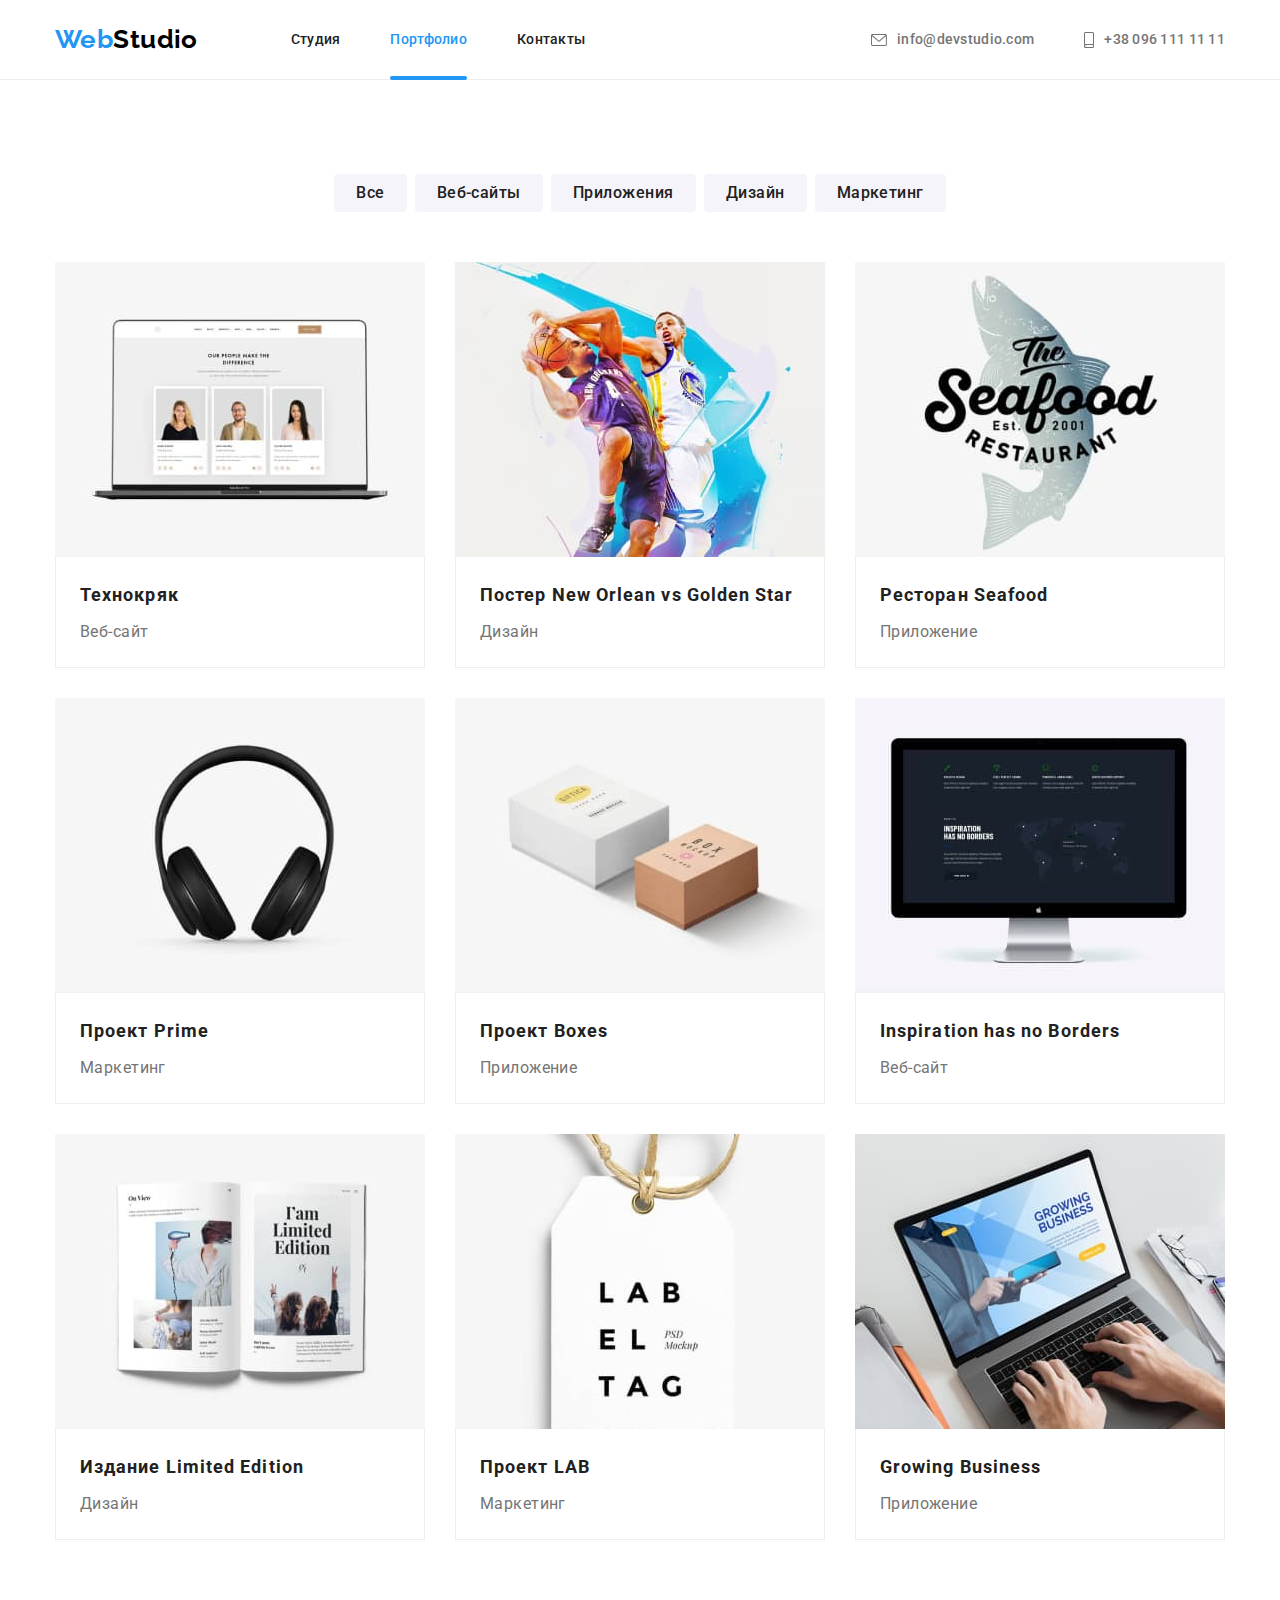
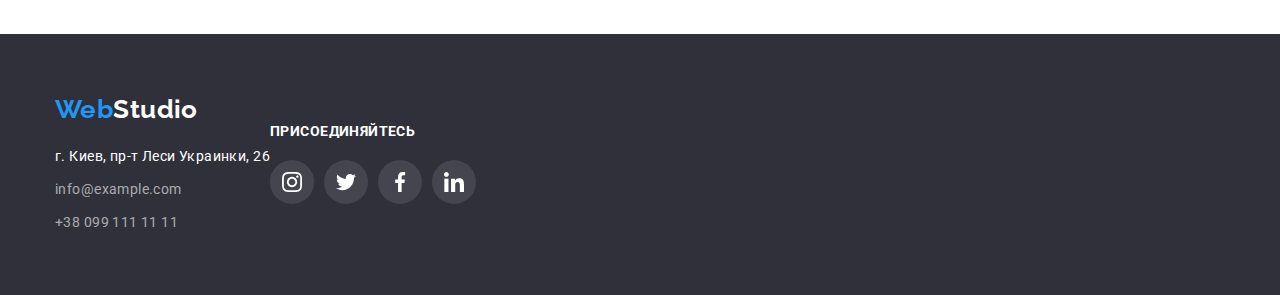
==== portfolio.html @ a699a486 "add form" ====
<!DOCTYPE html>
<html lang="ru">
  <head>
    <meta charset="UTF-8" />
    <meta http-equiv="X-UA-Compatible" content="IE=edge" />
    <meta name="viewport" content="width=device-width, initial-scale=1.0" />
    <link rel="preconnect" href="https://fonts.googleapis.com" />
    <link rel="preconnect" href="https://fonts.gstatic.com" crossorigin />
    <link
      href="https://fonts.googleapis.com/css2?family=Raleway:wght@700&family=Roboto:wght@400;500;700;900&display=swap"
      rel="stylesheet"
    />
    <link
      rel="stylesheet"
      href="https://cdnjs.cloudflare.com/ajax/libs/modern-normalize/1.1.0/modern-normalize.min.css"
    />
    <link rel="stylesheet" href="./css/styles.css" />
    <title>Portfolio</title>
  </head>
  <body>
    <header class="header">
      <div class="container">
        <nav class="header-nav">
          <div class="header-logotip">
            <a class="nav-logo link" href="./index.html"
              ><span class="logo">Web</span>Studio</a
            >
          </div>
          <ul class="nav-list list">
            <li class="nav-item">
              <a class="nav-link link" href="./index.html">Студия</a>
            </li>
            <li class="nav-item">
              <a class="nav-link link current" href="./portfolio.html"
                >Портфолио</a
              >
            </li>
            <li class="nav-item">
              <a class="nav-link link" href="">Контакты</a>
            </li>
          </ul>
        </nav>
        <ul class="header-list list">
          <li class="header-item">
            <a class="header-link link" href="mailto:info@devstudio.com">
              <svg class="header-icon" width="16" height="12">
                <use href="./images/icons.svg#icon-e-mail"></use>
              </svg>
              info@devstudio.com</a
            >
          </li>
          <li class="header-item">
            <a class="header-link link" href="tel:+380961111111">
              <svg class="header-icon" width="10" height="16">
                <use href="./images/icons.svg#icon-smartphone"></use>
              </svg>
              +38 096 111 11 11</a
            >
          </li>
        </ul>
      </div>
    </header>

    <main>
      <section class="portfolio section">
        <div class="container">
          <h1 class="visually-hidden">Портфолио</h1>
          <ul class="portfolio-btn-list list">
            <li class="portfolio-btn-item">
              <button type="button" class="btn-filter">Все</button>
            </li>
            <li class="portfolio-btn-item">
              <button type="button" class="btn-filter">Веб-сайты</button>
            </li>
            <li class="portfolio-btn-item">
              <button type="button" class="btn-filter">Приложения</button>
            </li>
            <li class="portfolio-btn-item">
              <button type="button" class="btn-filter">Дизайн</button>
            </li>
            <li class="portfolio-btn-item">
              <button type="button" class="btn-filter">Маркетинг</button>
            </li>
          </ul>

          <ul class="portfolio-list list">
            <li class="portfolio-item">
              <a href="#" class="portfolio-link link">
                <div class="portfolio-image">
                  <img
                    src="./images/trio.jpg"
                    alt="ноутбук с изображением троих сотрудников компании"
                    width="370"
                  />
                  <p class="text-description">
                    Ресурс предлагает комплексные предложения с разным уровнем
                    функционала и сервисов. Все это позволит посетителю получить
                    исчерпывающие сведения о компании или частном лице
                  </p>
                </div>
                <div class="portfolio-content">
                  <h2 class="portfolio-title">Технокряк</h2>
                  <p class="portfolio-text">Веб-сайт</p>
                </div>
              </a>
            </li>
            <li class="portfolio-item">
              <a href="#" class="portfolio-link link">
                <div class="portfolio-image">
                  <img
                    src="./images/basket.jpg"
                    alt="баскетболисты"
                    width="370"
                  />
                  <p class="text-description">
                    Ресурс предлагает комплексные предложения с разным уровнем
                    функционала и сервисов. Все это позволит посетителю получить
                    исчерпывающие сведения о компании или частном лице
                  </p>
                </div>
                <div class="portfolio-content">
                  <h2 class="portfolio-title">
                    Постер New Orlean vs Golden Star
                  </h2>
                  <p class="portfolio-text">Дизайн</p>
                </div>
              </a>
            </li>
            <li class="portfolio-item">
              <a href="#" class="portfolio-link link">
                <div class="portfolio-image">
                  <img
                    src="./images/seefood.jpg"
                    alt="логотип ресторана"
                    width="370"
                  />
                  <p class="text-description">
                    Ресурс предлагает комплексные предложения с разным уровнем
                    функционала и сервисов. Все это позволит посетителю получить
                    исчерпывающие сведения о компании или частном лице
                  </p>
                </div>
                <div class="portfolio-content">
                  <h2 class="portfolio-title">Ресторан Seafood</h2>
                  <p class="portfolio-text">Приложение</p>
                </div>
              </a>
            </li>
            <li class="portfolio-item">
              <a href="#" class="portfolio-link link">
                <div class="portfolio-image">
                  <img
                    src="./images/headphones.jpg"
                    alt="наушники"
                    width="370"
                  />
                  <p class="text-description">
                    Ресурс предлагает комплексные предложения с разным уровнем
                    функционала и сервисов. Все это позволит посетителю получить
                    исчерпывающие сведения о компании или частном лице
                  </p>
                </div>
                <div class="portfolio-content">
                  <h2 class="portfolio-title">Проект Prime</h2>
                  <p class="portfolio-text">Маркетинг</p>
                </div>
              </a>
            </li>
            <li class="portfolio-item">
              <a href="#" class="portfolio-link link">
                <div class="portfolio-image">
                  <img src="./images/box.jpg" alt="коробки" width="370" />
                  <p class="text-description">
                    Ресурс предлагает комплексные предложения с разным уровнем
                    функционала и сервисов. Все это позволит посетителю получить
                    исчерпывающие сведения о компании или частном лице
                  </p>
                </div>
                <div class="portfolio-content">
                  <h2 class="portfolio-title">Проект Boxes</h2>
                  <p class="portfolio-text">Приложение</p>
                </div>
              </a>
            </li>
            <li class="portfolio-item">
              <a href="#" class="portfolio-link link">
                <div class="portfolio-image">
                  <img src="./images/monitor.jpg" alt="монитор" width="370" />
                  <p class="text-description">
                    Ресурс предлагает комплексные предложения с разным уровнем
                    функционала и сервисов. Все это позволит посетителю получить
                    исчерпывающие сведения о компании или частном лице
                  </p>
                </div>
                <div class="portfolio-content">
                  <h2 class="portfolio-title">Inspiration has no Borders</h2>
                  <p class="portfolio-text">Веб-сайт</p>
                </div>
              </a>
            </li>
            <li class="portfolio-item">
              <a href="#" class="portfolio-link link">
                <div class="portfolio-image">
                  <img src="./images/magazin.jpg" alt="журнал" width="370" />
                  <p class="text-description">
                    Ресурс предлагает комплексные предложения с разным уровнем
                    функционала и сервисов. Все это позволит посетителю получить
                    исчерпывающие сведения о компании или частном лице
                  </p>
                </div>
                <div class="portfolio-content">
                  <h2 class="portfolio-title">Издание Limited Edition</h2>
                  <p class="portfolio-text">Дизайн</p>
                </div>
              </a>
            </li>
            <li class="portfolio-item">
              <a href="#" class="portfolio-link link">
                <div class="portfolio-image">
                  <img src="./images/label.jpg" alt="бирка" width="370" />
                  <p class="text-description">
                    Ресурс предлагает комплексные предложения с разным уровнем
                    функционала и сервисов. Все это позволит посетителю получить
                    исчерпывающие сведения о компании или частном лице
                  </p>
                </div>
                <div class="portfolio-content">
                  <h2 class="portfolio-title">Проект LAB</h2>
                  <p class="portfolio-text">Маркетинг</p>
                </div>
              </a>
            </li>
            <li class="portfolio-item">
              <a href="#" class="portfolio-link link">
                <div class="portfolio-image">
                  <img src="./images/laptop.jpg" alt="ноутбук" width="370" />
                  <p class="text-description">
                    Ресурс предлагает комплексные предложения с разным уровнем
                    функционала и сервисов. Все это позволит посетителю получить
                    исчерпывающие сведения о компании или частном лице
                  </p>
                </div>
                <div class="portfolio-content">
                  <h2 class="portfolio-title">Growing Business</h2>
                  <p class="portfolio-text">Приложение</p>
                </div>
              </a>
            </li>
          </ul>
        </div>
      </section>
    </main>

    <footer class="footer">
      <div class="container contact">
        <div>
          <div class="footer-logo">
            <a class="footer-logo-link link" href="./index.html"
              ><span class="logo">Web</span>Studio</a
            >
          </div>
          <address class="footer-adress">
            <ul class="footer-list list">
              <li class="footer-item">
                <a
                  class="map-link link"
                  href="https://goo.gl/maps/ki7X15e7MeTrYLyt8"
                  target="_blank"
                  rel="noopener noreferrer nofollow"
                  >г. Киев, пр-т Леси Украинки, 26</a
                >
              </li>
              <li class="footer-item">
                <a class="footer-link link" href="mailto:info@example.com"
                  >info@example.com</a
                >
              </li>
              <li class="footer-item">
                <a class="footer-link link" href="tel:+380991111111"
                  >+38 099 111 11 11</a
                >
              </li>
            </ul>
          </address>
        </div>
        <div class="social-network">
          <p class="text">Присоединяйтесь</p>
          <ul class="network-list list">
            <li class="network-item">
              <a href="#" class="network-link">
                <svg class="network-icon" width="20" height="20">
                  <use href="./images/icons.svg#icon-instagram"></use></svg
              ></a>
            </li>
            <li class="network-item">
              <a href="#" class="network-link">
                <svg class="network-icon" width="20" height="20">
                  <use href="./images/icons.svg#icon-twitter"></use></svg
              ></a>
            </li>
            <li class="network-item">
              <a href="#" class="network-link">
                <svg class="network-icon" width="20" height="20">
                  <use href="./images/icons.svg#icon-facebook"></use></svg
              ></a>
            </li>
            <li class="network-item">
              <a href="#" class="network-link">
                <svg class="network-icon" width="20" height="20">
                  <use href="./images/icons.svg#icon-linkedin"></use></svg
              ></a>
            </li>
          </ul>
        </div>
      </div>
    </footer>
  </body>
</html>
---- css/styles.css ----
:root {
  --main-text-color: #757575;
  --title-text-color: #212121;
  --accent-color: #2196f3;
  --secondary-text-color: #ffffff;
  --logo-secondary-color: #000000;
  --bgc-footer: #2f303a;
  --bgc-secondary: #f5f4fa;
  --bgc-total: #ffffff;
  --icon-color: #afb1b8;
  --typical-padding: 94px;
  --timing-function: cubic-bezier(0.4, 0, 0.2, 1);
}

body {
  font-family: 'Roboto', sans-serif;
  color: var(--main-text-color);
  font-size: 14px;
  letter-spacing: 0.03em;
  background-color: var(--bgc-total);
}

p,
h1,
h2,
h3,
h4,
h5,
h6 {
  margin: 0;
}

ul,
ol {
  padding-left: 0;
  margin: 0;
}

.link {
  text-decoration: none;
}

.list {
  list-style: none;
}

.visually-hidden {
  position: absolute;
  white-space: nowrap;
  width: 1px;
  height: 1px;
  overflow: hidden;
  border: 0;
  padding: 0;
  clip: rect(0 0 0 0);
  clip-path: inset(50%);
  margin: -1px;
}

.container {
  width: 1200px;
  padding-left: 15px;
  padding-right: 15px;
  margin: 0 auto;
}

img {
  display: block;
  width: 100%;
  height: auto;
}

.section {
  padding: var(--typical-padding) 0;
}

/* ------------HEADER-------------------------------------- */

.header {
  border-bottom: 1px solid #ececec;
  height: 80px;
}

.header .container {
  display: flex;
  align-items: center;
  height: 100%;
}

.header-nav {
  display: flex;
  align-items: center;
  height: 100%;
}

.nav-logo {
  font-family: 'Raleway', sans-serif;
  font-weight: 700;
  font-size: 26px;
  line-height: 1.19;
  color: var(--logo-secondary-color);
  height: 100%;
  display: inline-block;
  padding: 25px 0;
}

.nav-list {
  display: flex;
  align-items: center;
  height: 100%;
}

.logo {
  color: var(--accent-color);
}

.header-logotip {
  margin-right: 93px;
}

.nav-item:not(:last-child) {
  margin-right: 50px;
}

.nav-item,
.header-item {
  height: 100%;
}

.nav-link {
  font-family: inherit;
  font-weight: 500;
  line-height: 1.14;
  letter-spacing: 0.02em;
  color: var(--title-text-color);
  transition: color 250ms var(--timing-function);
  height: 100%;
  display: flex;
  align-items: center;
}

.nav-link:hover,
.nav-link:focus {
  color: var(--accent-color);
}

.current {
  color: var(--accent-color);
  position: relative;
}

.header-list {
  display: flex;
  margin-left: auto;
  height: 100%;
}

.header-item:not(:last-child) {
  margin-right: 50px;
}

.header-link {
  font-family: inherit;
  font-weight: 500;
  line-height: 1.14;
  letter-spacing: 0.02em;
  color: var(--main-text-color);
  height: 100%;
  display: flex;
  justify-content: center;
  align-items: center;
  transition: color 250ms var(--timing-function);
}

.header-link:hover,
.header-link:focus {
  color: var(--accent-color);
}

.header-icon {
  margin-right: 10px;
  fill: currentColor;
  align-items: center;
}

.nav-item .current::after {
  content: '';
  display: inline-block;
  width: 100%;
  height: 4px;
  border-radius: 2px;
  background-color: var(--accent-color);
  position: absolute;
  bottom: -1px;
  left: 0;
}

/* ------------HERO-------------------------------------- */

.hero {
  background-color: #2f303a;
  padding: 200px 0;
}
.overlay {
  max-width: 1600px;
  height: 600px;
  margin-left: auto;
  margin-right: auto;
  background-image: linear-gradient(
      to right,
      rgba(47, 48, 58, 0.4),
      rgba(47, 48, 58, 0.4)
    ),
    url(../images/hero-img.jpg);
  background-repeat: no-repeat;
  background-position: center;
  background-size: cover;
  background-color: var(--bgc-footer);
  box-shadow: 0px 4px 4px rgba(0, 0, 0, 0.25);
}

.hero-title {
  font-weight: 900;
  font-size: 44px;
  line-height: 1.36;
  text-align: center;
  letter-spacing: 0.06em;
  text-transform: uppercase;
  color: var(--secondary-text-color);
  max-width: 696px;
  margin-left: auto;
  margin-right: auto;
}

.hero-btn {
  font-weight: 700;
  font-size: 16px;
  line-height: 1.88;
  letter-spacing: 0.06em;
  color: var(--secondary-text-color);
  background-color: var(--accent-color);
  cursor: pointer;
  border-radius: 4px;
  width: 200px;
  height: 50px;
  display: block;
  margin: 30px auto 0 auto;
  border-width: 0px;
  transition-property: color, background-color;
  transition-duration: 250ms;
  transition-timing-function: var(--timing-function);
}

.hero-btn:hover,
.hero-btn:focus {
  color: var(--accent-color);
  background-color: var(--bgc-total);
}

/* ------------BENEFITS-------------------------------------- */

.benefits {
  padding-bottom: 0;
}

.benefits-list {
  display: flex;
  margin-right: -30px;
}

.benefits-icon {
  display: flex;
  justify-content: center;
  align-items: center;
  background-color: var(--bgc-secondary);
  height: 120px;
  margin-bottom: 30px;
}

.benefits-item {
  flex-basis: calc((100%-4 * 30) / 4);
  margin-right: 30px;
}

.benefits-title {
  font-size: 14px;
  line-height: 1.14;
  text-transform: uppercase;
  color: var(--title-text-color);
  margin-bottom: 10px;
}

.benefits-text {
  line-height: 1.71;
}

/* ------------WORK-------------------------------------- */
.work-title {
  font-size: 36px;
  line-height: 1.67;
  text-align: center;
  color: var(--title-text-color);
  margin-bottom: 50px;
}

.work-list {
  display: flex;
  margin-right: -30px;
  flex-wrap: wrap;
}

.work-item {
  margin-right: 30px;
  position: relative;
}

.work-text {
  position: absolute;
  left: 0;
  bottom: 0;
  width: 100%;
  height: 70px;
  display: flex;
  justify-content: center;
  align-items: center;
  font-weight: 700;
  line-height: 1.14;
  text-align: center;
  text-transform: uppercase;
  color: var(--secondary-text-color);
  background-color: rgba(47, 48, 58, 0.8);
}

/* ------------TEAM-------------------------------------- */

.team-heading {
  font-size: 36px;
  line-height: 1.67;
  text-align: center;
  color: var(--title-text-color);
  margin-bottom: 50px;
}

.team-list {
  display: flex;
  margin-right: -30px;
}

.team-item {
  flex-basis: calc((100%-4 * 30) / 4);
  margin-right: 30px;
  background-color: var(--bgc-total);
  border-radius: 0px 0px 4px 4px;
  box-shadow: 0px 1px 3px rgba(0, 0, 0, 0.12),
    0px 1px 1px rgba(0, 0, 0, 0.14), 0px 2px 1px rgba(0, 0, 0, 0.2);
}

.team-title {
  font-weight: 500;
  font-size: 16px;
  line-height: 1.19;
  text-align: center;
  color: var(--title-text-color);
  margin-top: 30px;
}

.team-text {
  font-size: 16px;
  line-height: 1.19;
  text-align: center;
  margin-top: 10px;
  margin-bottom: 16px;
}

.team {
  background-color: var(--bgc-secondary);
}

.team-soc-link {
  display: block;
  width: 44px;
  height: 44px;
  border-radius: 50%;
  display: flex;
  justify-content: center;
  align-items: center;
  fill: var(--icon-color);
  transition-property: fill, background-color;
  transition-duration: 250ms;
  transition-timing-function: var(--timing-function);
}

.team-soc-link:hover,
.team-soc-link:focus {
  background-color: var(--accent-color);
  fill: var(--secondary-text-color);
}

.team-soc-list {
  display: flex;
  justify-content: center;
  margin-bottom: 30px;
}

.team-soc-item + .team-soc-item {
  margin-left: 10px;
}

/* ----------CLIENT-------------------------------------------- */

.client-heading {
  font-size: 36px;
  line-height: 1.67;
  text-align: center;
  color: var(--title-text-color);
  margin-bottom: 50px;
}

.client-list {
  display: flex;
}

.client-link {
  display: flex;
  justify-content: center;
  align-items: center;
  width: 170px;
  height: 92px;
  border: 1px solid var(--icon-color);
  border-radius: 4px;
  color: var(--icon-color);
  transition-property: color, border;
  transition-duration: 250ms;
  transition-timing-function: var(--timing-function);
}

.client-link:hover,
.client-link:focus {
  color: var(--accent-color);
  border: 1px solid var(--accent-color);
}

.client-item + .client-item {
  margin-left: 30px;
}

.client-icon {
  fill: currentColor;
}

/* ------------FOOTER-------------------------------------- */

.footer {
  background-color: var(--bgc-footer);
  padding-top: 60px;
  padding-bottom: 60px;
}

.footer-logo-link {
  font-family: 'Raleway', sans-serif;
  font-weight: 700;
  font-size: 26px;
  line-height: 1.19;
  color: var(--secondary-text-color);
}

.footer-logo {
  margin-bottom: 20px;
}

.footer-link {
  font-style: normal;
  line-height: 1.71;
  color: rgba(255, 255, 255, 0.6);
  transition: color 250ms var(--timing-function);
}

.footer-adress {
  max-width: 231px;
}

.map-link {
  font-style: normal;
  line-height: 1.71;
  color: var(--secondary-text-color);
  transition: color 250ms var(--timing-function);
}

.footer-link:hover,
.footer-link:focus,
.map-link:hover,
.map-link:focus {
  color: var(--accent-color);
}

.footer-item:not(:last-child) {
  margin-bottom: 9px;
}

.contact {
  display: flex;
  /* align-items: baseline; */
  align-items: center;
}

.footer-contacts {
  margin-right: 70px;
}

.social-network > .text {
  font-weight: 700;
  text-transform: uppercase;
  line-height: 1.14;
  color: var(--secondary-text-color);
  margin-bottom: 20px;
}

.social-network {
  margin-right: 93px;
}

.network-list {
  display: flex;
}

.network-link {
  width: 44px;
  height: 44px;
  border-radius: 50%;
  display: flex;
  justify-content: center;
  align-items: center;
  fill: var(--secondary-text-color);
  background-color: rgba(255, 255, 255, 0.1);
  transition: background-color 250ms var(--timing-function);
}

.network-link:hover,
.network-link:focus {
  background-color: var(--accent-color);
}

.network-item + .network-item {
  margin-left: 10px;
}

.subscribe > .text {
  font-weight: 700;
  text-transform: uppercase;
  line-height: 1.14;
  color: var(--secondary-text-color);
  margin-bottom: 20px;
}

.subscribe > form {
  display: flex;
}

.footer-input {
  padding: 15px;
  border: 1px solid rgba(255, 255, 255, 0.3);
  border-radius: 4px;
  background-color: transparent;
  height: 50px;
  min-width: 358px;
  margin-right: 12px;
}

.subscribe-btn {
  width: 200px;
  height: 50px;
  background: var(--accent-color);
  box-shadow: 0px 4px 4px rgba(0, 0, 0, 0.15);
  border-radius: 4px;
  border-width: 0px;
  cursor: pointer;
  font-weight: 700;
  font-size: 16px;
  line-height: 1.88;
  display: flex;
  align-items: center;
  justify-content: center;
  letter-spacing: 0.06em;
  color: var(--secondary-text-color);
  transition: background-color 250ms var(--timing-function),
    color 250ms var(--timing-function);
}

.subscribe-icon {
  margin-left: 10px;
  fill: var(--secondary-text-color);
  transition: fill 250ms var(--timing-function);
}

.subscribe-btn:hover,
.subscribe-btn:focus {
  color: var(--accent-color);
  background-color: var(--bgc-total);
}

.subscribe-btn:hover .subscribe-icon,
.subscribe-btn:focus .subscribe-icon {
  fill: var(--accent-color);
}

/* ---------------MODAL-------------------------------------------------- */

.backdrop {
  position: fixed;
  width: 100%;
  height: 100%;
  left: 0;
  top: 0;
  background-color: rgba(0, 0, 0, 0.2);
  opacity: 1;
  transition: opacity 250ms var(--timing-function),
    visibility 250ms var(--timing-function);
}

.backdrop.is-hidden {
  opacity: 0;
  pointer-events: none;
  visibility: hidden;
}

.modal {
  position: absolute;
  left: 50%;
  top: 50%;
  width: 528px;
  height: 581px;
  padding: 40px;
  background-color: #ffffff;
  border-radius: 4px;
  box-shadow: 0px 1px 3px rgba(0, 0, 0, 0.12),
    0px 1px 1px rgba(0, 0, 0, 0.14), 0px 2px 1px rgba(0, 0, 0, 0.2);
  transform: translate(-50%, -50%) scale(1);
  transition: transform 250ms var(--timing-function);
}

.backdrop.is-hidden .modal {
  transform: translate(-50%, -50%) scale(1.1);
}

.btn-close {
  position: absolute;
  right: 8px;
  top: 8px;
  width: 30px;
  height: 30px;
  border-radius: 50%;
  display: flex;
  justify-content: center;
  align-items: center;
  padding: 0;
  background-color: #ffffff;
  border: 1px solid rgba(0, 0, 0, 0.1);
  fill: var(--logo-secondary-color);
  cursor: pointer;
  transition: fill 250ms var(--timing-function);
}

.btn-close:hover,
.btn-close:focus {
  fill: var(--accent-color);
}

.modal-title {
  margin-bottom: 12px;
  font-weight: 700;
  font-size: 20px;
  line-height: 1.15;
  text-align: center;
  color: var(--title-text-color);
}

.modal-field {
  margin-bottom: 10px;
}

.modal-label {
  font-size: 12px;
  line-height: 1.67;
  letter-spacing: 0.01em;
}

.modal-wrap {
  position: relative;
  margin-top: 4px;
}

.modal-input {
  width: 100%;
  height: 40px;
  padding: 11px 12px 11px 42px;
  border: 1px solid rgba(33, 33, 33, 0.2);
  border-radius: 4px;
  outline: none;
  transition: border-color 250ms var(--timing-function);
}

.modal-input:hover,
.modal-comment:hover {
  cursor: pointer;
  border-color: var(--accent-color);
}

.modal-input:focus,
.modal-comment:focus {
  border-color: var(--accent-color);
}

.form-icon {
  position: absolute;
  left: 12px;
  top: 11px;
  fill: var(--title-text-color);
  transition: fill 250ms var(--timing-function);
}

.modal-input:hover + .form-icon,
.modal-input:focus + .form-icon {
  fill: var(--accent-color);
}

.modal-comment {
  width: 100%;
  min-height: 120px;
  border: 1px solid rgba(33, 33, 33, 0.2);
  border-radius: 4px;
  outline: none;
  padding: 12px 16px;
  margin-bottom: 20px;
  margin-top: 4px;
  resize: none;
  font-size: 12px;
  line-height: 1.67;
  transition: border-color 250ms var(--timing-function);
}

.modal-comment::placeholder {
  font-size: 12px;
  line-height: 1.67;
  letter-spacing: 0.01em;
  color: rgba(117, 117, 117, 0.5);
}

.label-checkbox {
  line-height: 1.71;
}

.policy-link {
  color: var(--accent-color);
}

.form-btn {
  background: var(--accent-color);
  box-shadow: 0px 4px 4px rgba(0, 0, 0, 0.15);
  border-radius: 4px;
  border-width: 0px;
  cursor: pointer;
  width: 200px;
  height: 50px;
  display: block;
  font-weight: 700;
  font-size: 16px;
  line-height: 1.88;
  text-align: center;
  letter-spacing: 0.06em;
  color: var(--secondary-text-color);
  margin: 30px auto 0 auto;
}

/* ------------PORTFOLIO PAGE-------------------------------------- */

.btn-filter {
  font-family: inherit;
  font-weight: 500;
  font-size: 16px;
  line-height: 1.62;
  text-align: center;
  letter-spacing: 0.03em;
  color: var(--title-text-color);
  background-color: var(--bgc-secondary);
  padding: 6px 22px;
  border-radius: 4px;
  border-width: 0px;
  cursor: pointer;
  transition-property: color, background-color, box-shadow;
  transition-duration: 250ms;
  transition-timing-function: var(--timing-function);
}

.btn-filter:hover,
.btn-filter:focus {
  color: var(--secondary-text-color);
  background-color: var(--accent-color);
  box-shadow: 0px 3px 1px rgba(0, 0, 0, 0.1),
    0px 1px 2px rgba(0, 0, 0, 0.08), 0px 2px 2px rgba(0, 0, 0, 0.12);
}

.portfolio-btn-list {
  display: flex;
  justify-content: center;
  margin-bottom: 50px;
}

.portfolio-btn-item:not(:last-child) {
  margin-right: 8px;
}

.portfolio-list {
  display: flex;
  flex-wrap: wrap;
  margin-left: -30px;
  margin-top: -30px;
}

.portfolio-item {
  flex-basis: calc(100% / 3 - 30px);
  margin-left: 30px;
  margin-top: 30px;
}

.portfolio-link {
  display: block;
  transition-property: box-shadow;
  transition-duration: 250ms;
  transition-timing-function: var(--timing-function);
}

.portfolio-link:hover,
.portfolio-link:focus {
  box-shadow: 0px 1px 1px rgba(0, 0, 0, 0.12),
    0px 4px 4px rgba(0, 0, 0, 0.06), 1px 4px 6px rgba(0, 0, 0, 0.16);
}

.portfolio-content {
  border-left: 1px solid #eeeeee;
  border-bottom: 1px solid #eeeeee;
  border-right: 1px solid #eeeeee;
  padding: 20px 24px;
  background-color: var(--bgc-total);
}

.portfolio-title {
  font-weight: 700;
  font-size: 18px;
  line-height: 2;
  letter-spacing: 0.06em;
  color: var(--title-text-color);
}

.portfolio-text {
  color: var(--main-text-color);
  font-size: 16px;
  line-height: 1.88;
  margin-top: 4px;
}

.portfolio-image {
  position: relative;
  overflow: hidden;
}

.text-description {
  position: absolute;
  left: 0;
  top: 0;
  width: 100%;
  height: 100%;
  padding: 63px 24px;
  background-color: rgba(33, 150, 243, 0.9);
  font-weight: 400;
  font-size: 18px;
  line-height: 1.56;
  letter-spacing: 0.03em;
  color: var(--secondary-text-color);
  transition: transform 250ms var(--timing-function);
  transform: translatey(100%);
}

.portfolio-link:hover .text-description,
.portfolio-link:focus .text-description {
  transform: translatey(0);
}
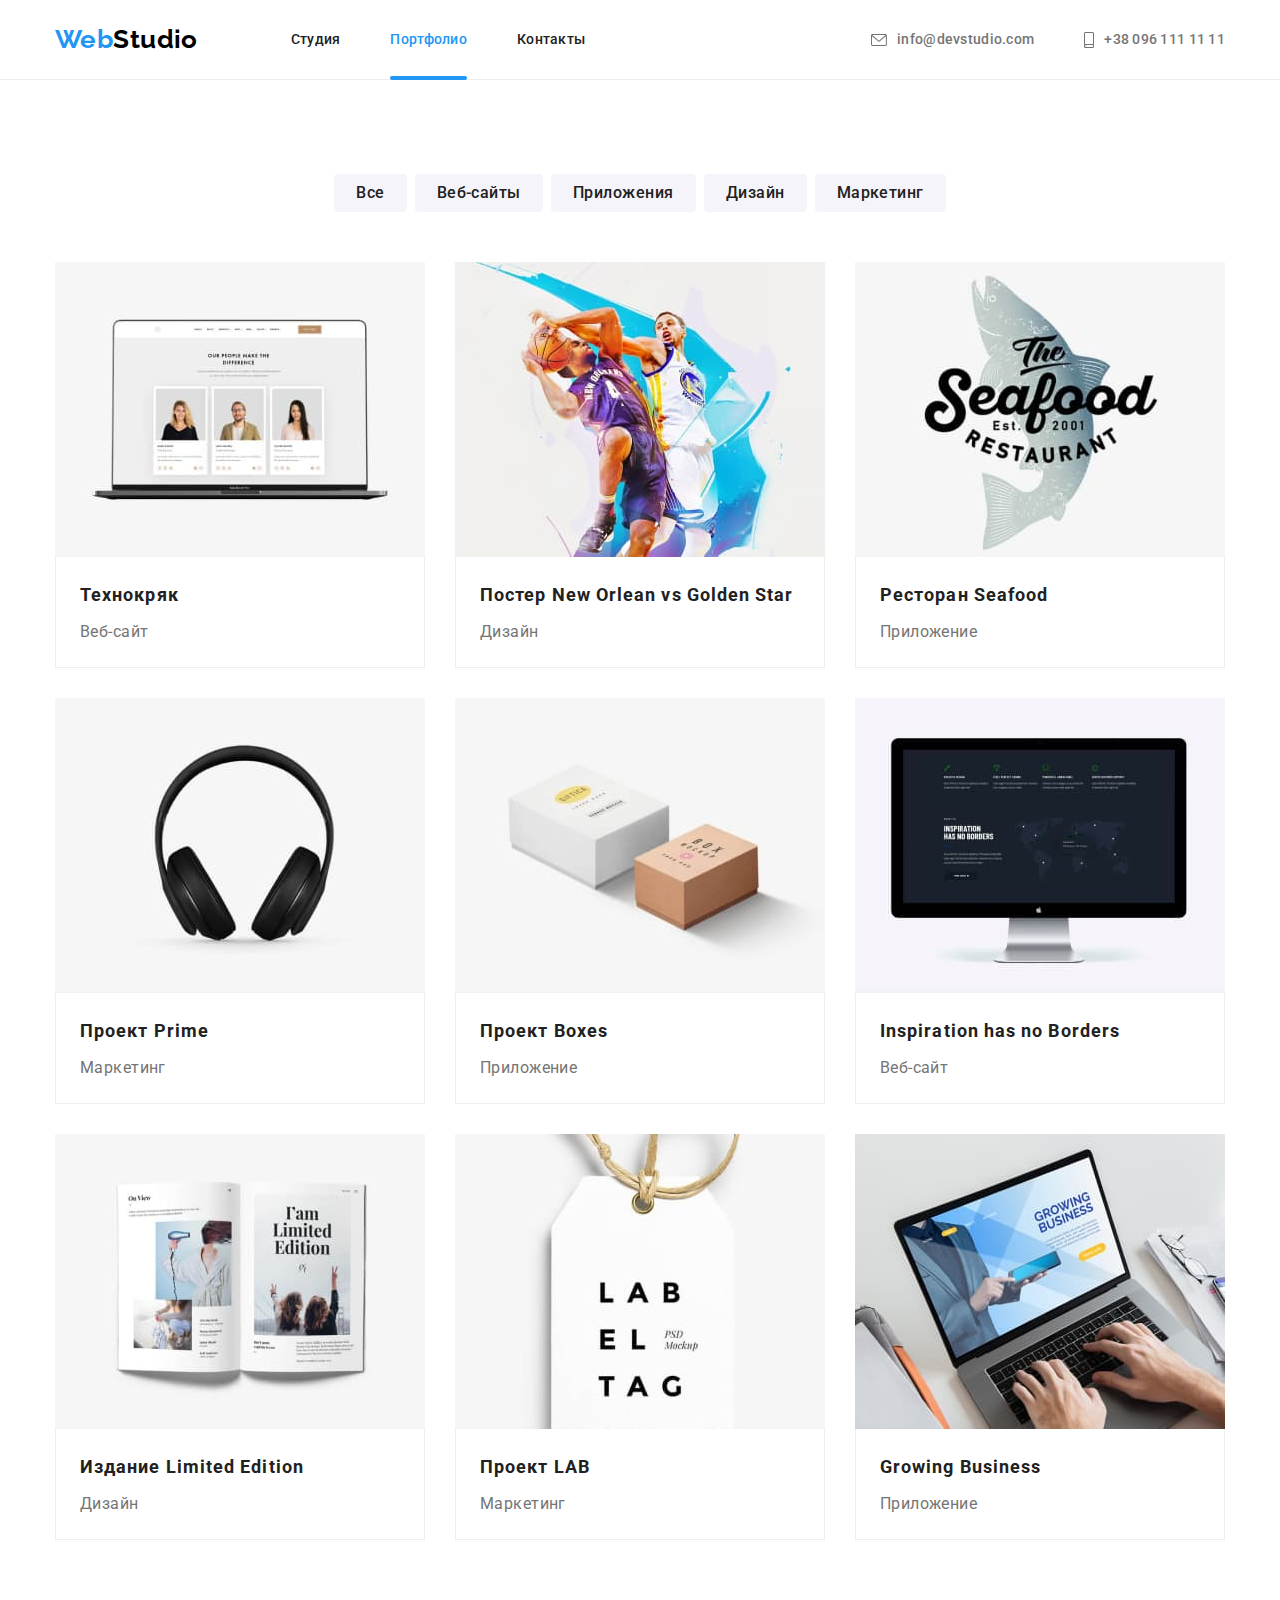
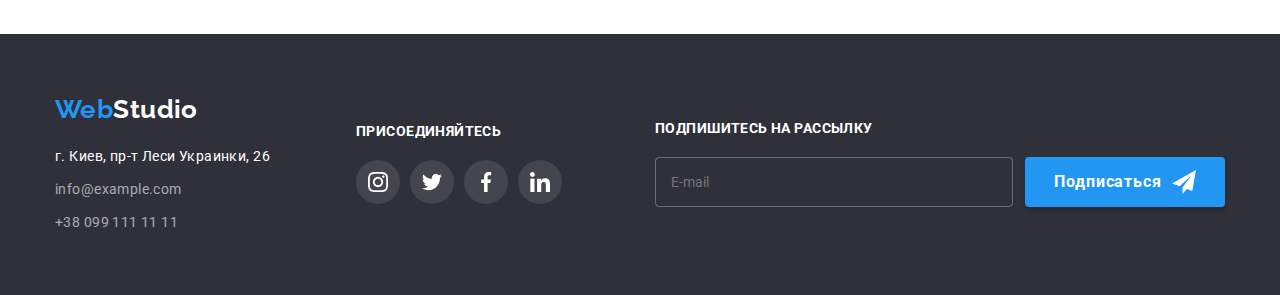
==== commit 27c2658f: "add form style" ====
--- a/portfolio.html
+++ b/portfolio.html
@@ -253,7 +253,7 @@
 
     <footer class="footer">
       <div class="container contact">
-        <div>
+        <div class="footer-contacts">
           <div class="footer-logo">
             <a class="footer-logo-link link" href="./index.html"
               ><span class="logo">Web</span>Studio</a
@@ -312,6 +312,23 @@
             </li>
           </ul>
         </div>
+        <div class="subscribe">
+          <p class="text">Подпишитесь на рассылку</p>
+          <form>
+            <input
+              type="email"
+              name="email"
+              placeholder="E-mail"
+              class="footer-input"
+            />
+            <button type="button" class="subscribe-btn">
+              Подписаться
+              <svg class="subscribe-icon" width="24" height="24">
+                <use href="./images/icons.svg#icon-send"></use>
+              </svg>
+            </button>
+          </form>
+        </div>
       </div>
     </footer>
   </body>
--- a/css/styles.css
+++ b/css/styles.css
@@ -351,8 +351,8 @@
   margin-right: 30px;
   background-color: var(--bgc-total);
   border-radius: 0px 0px 4px 4px;
-  box-shadow: 0px 1px 3px rgba(0, 0, 0, 0.12),
-    0px 1px 1px rgba(0, 0, 0, 0.14), 0px 2px 1px rgba(0, 0, 0, 0.2);
+  box-shadow: 0px 1px 3px rgba(0, 0, 0, 0.12), 0px 1px 1px rgba(0, 0, 0, 0.14),
+    0px 2px 1px rgba(0, 0, 0, 0.2);
 }
 
 .team-title {
@@ -476,7 +476,7 @@
 }
 
 .footer-adress {
-  max-width: 231px;
+  width: 231px;
 }
 
 .map-link {
@@ -632,8 +632,8 @@
   padding: 40px;
   background-color: #ffffff;
   border-radius: 4px;
-  box-shadow: 0px 1px 3px rgba(0, 0, 0, 0.12),
-    0px 1px 1px rgba(0, 0, 0, 0.14), 0px 2px 1px rgba(0, 0, 0, 0.2);
+  box-shadow: 0px 1px 3px rgba(0, 0, 0, 0.12), 0px 1px 1px rgba(0, 0, 0, 0.14),
+    0px 2px 1px rgba(0, 0, 0, 0.2);
   transform: translate(-50%, -50%) scale(1);
   transition: transform 250ms var(--timing-function);
 }
@@ -679,8 +679,10 @@
 }
 
 .modal-label {
+  display: block;
+  height: 14px;
   font-size: 12px;
-  line-height: 1.67;
+  line-height: 1.17;
   letter-spacing: 0.01em;
 }
 
@@ -695,43 +697,40 @@
   padding: 11px 12px 11px 42px;
   border: 1px solid rgba(33, 33, 33, 0.2);
   border-radius: 4px;
-  outline: none;
-  transition: border-color 250ms var(--timing-function);
+  transition: outline 2250ms var(--timing-function);
 }
 
 .modal-input:hover,
-.modal-comment:hover {
+.modal-comment:hover,
+.modal-input:focus,
+.modal-comment:focus {
   cursor: pointer;
   border-color: var(--accent-color);
-}
-
-.modal-input:focus,
-.modal-comment:focus {
-  border-color: var(--accent-color);
-}
-
-.form-icon {
+  outline: none;
+}
+
+.modal-icon {
   position: absolute;
   left: 12px;
-  top: 11px;
+  top: 50%;
   fill: var(--title-text-color);
+  transform: translateY(-50%);
   transition: fill 250ms var(--timing-function);
 }
 
-.modal-input:hover + .form-icon,
-.modal-input:focus + .form-icon {
+.modal-input:hover + .modal-icon,
+.modal-input:focus + .modal-icon {
   fill: var(--accent-color);
 }
 
 .modal-comment {
   width: 100%;
-  min-height: 120px;
+  height: 120px;
   border: 1px solid rgba(33, 33, 33, 0.2);
   border-radius: 4px;
-  outline: none;
   padding: 12px 16px;
-  margin-bottom: 20px;
   margin-top: 4px;
+  margin-bottom: -4px;
   resize: none;
   font-size: 12px;
   line-height: 1.67;
@@ -740,17 +739,68 @@
 
 .modal-comment::placeholder {
   font-size: 12px;
-  line-height: 1.67;
+  line-height: 1.17;
   letter-spacing: 0.01em;
   color: rgba(117, 117, 117, 0.5);
 }
 
+.modal-checkbox {
+  display: flex;
+  justify-content: center;
+  align-items: center;
+  margin-top: 20px;
+  margin-bottom: 30px;
+}
+
 .label-checkbox {
   line-height: 1.71;
-}
-
-.policy-link {
+  display: flex;
+  align-items: center;
+  justify-content: center;
+}
+
+.checkbox-link {
   color: var(--accent-color);
+  display: inline-block;
+  margin-left: 5px;
+}
+
+.checkbox {
+  width: 16px;
+  height: 15px;
+  border: 2px solid var(--title-text-color);
+  box-shadow: 0px 4px 4px rgba(0, 0, 0, 0.25);
+  border-radius: 2px;
+  margin-right: 8px;
+  display: flex;
+  align-items: center;
+  justify-content: center;
+  transition: background-color 250ms var(--timing-function),
+    border 250ms var(--timing-function), box-shadow 250ms var(--timing-function);
+}
+
+.checkbox-icon {
+  fill: transparent;
+  transition: fill 250ms var(--timing-function);
+}
+
+.label-checkbox .checkbox {
+  transition: border-color 250ms var(--timing-function);
+}
+
+.input-checkbox:focus + .label-checkbox .checkbox,
+.input-checkbox:hover + .label-checkbox .checkbox  {
+  border-color: var(--accent-color);
+}
+
+.input-checkbox:checked + .label-checkbox .checkbox {
+  background-color: var(--accent-color);
+  border: none;
+  box-shadow: none;
+}
+
+.input-checkbox:checked + .label-checkbox .checkbox-icon {
+  fill: var(--secondary-text-color);
 }
 
 .form-btn {
@@ -762,13 +812,13 @@
   width: 200px;
   height: 50px;
   display: block;
+  margin: 0 auto;
   font-weight: 700;
   font-size: 16px;
   line-height: 1.88;
   text-align: center;
   letter-spacing: 0.06em;
   color: var(--secondary-text-color);
-  margin: 30px auto 0 auto;
 }
 
 /* ------------PORTFOLIO PAGE-------------------------------------- */
@@ -795,8 +845,8 @@
 .btn-filter:focus {
   color: var(--secondary-text-color);
   background-color: var(--accent-color);
-  box-shadow: 0px 3px 1px rgba(0, 0, 0, 0.1),
-    0px 1px 2px rgba(0, 0, 0, 0.08), 0px 2px 2px rgba(0, 0, 0, 0.12);
+  box-shadow: 0px 3px 1px rgba(0, 0, 0, 0.1), 0px 1px 2px rgba(0, 0, 0, 0.08),
+    0px 2px 2px rgba(0, 0, 0, 0.12);
 }
 
 .portfolio-btn-list {
@@ -831,8 +881,8 @@
 
 .portfolio-link:hover,
 .portfolio-link:focus {
-  box-shadow: 0px 1px 1px rgba(0, 0, 0, 0.12),
-    0px 4px 4px rgba(0, 0, 0, 0.06), 1px 4px 6px rgba(0, 0, 0, 0.16);
+  box-shadow: 0px 1px 1px rgba(0, 0, 0, 0.12), 0px 4px 4px rgba(0, 0, 0, 0.06),
+    1px 4px 6px rgba(0, 0, 0, 0.16);
 }
 
 .portfolio-content {
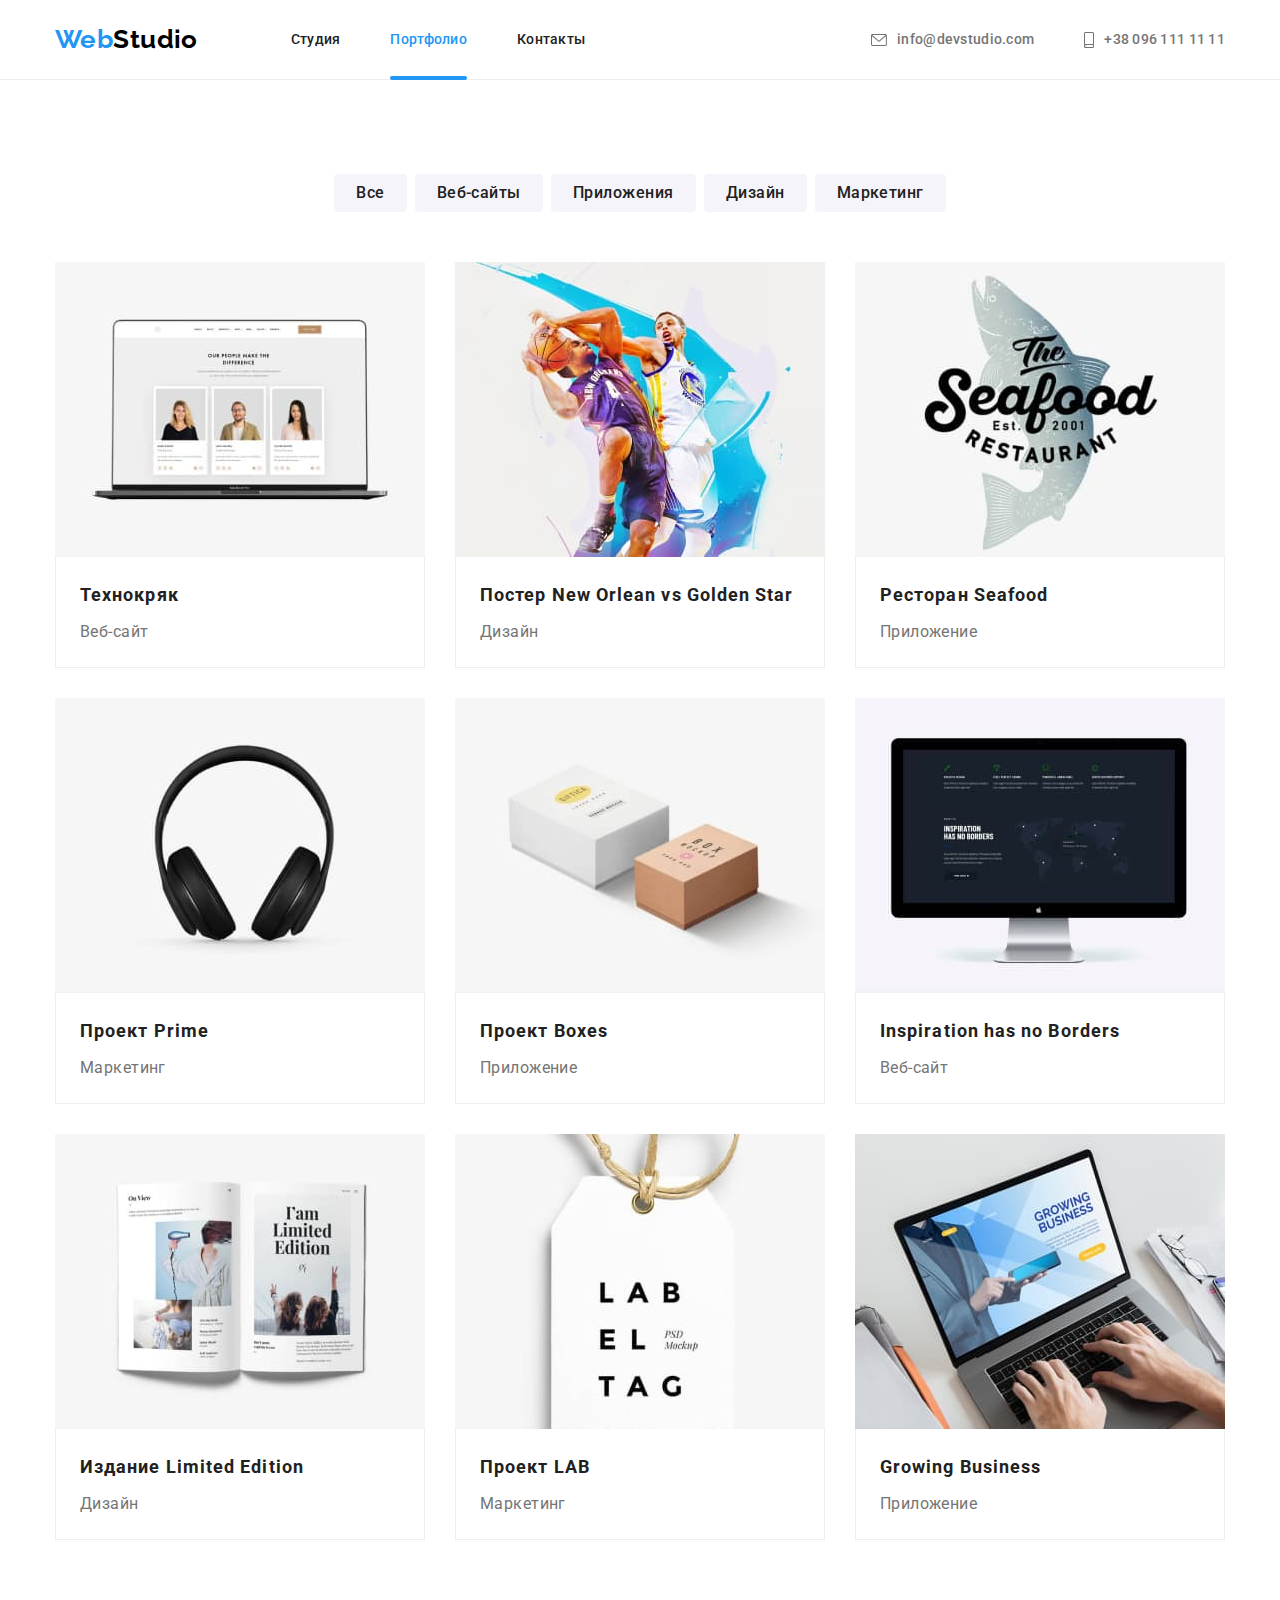
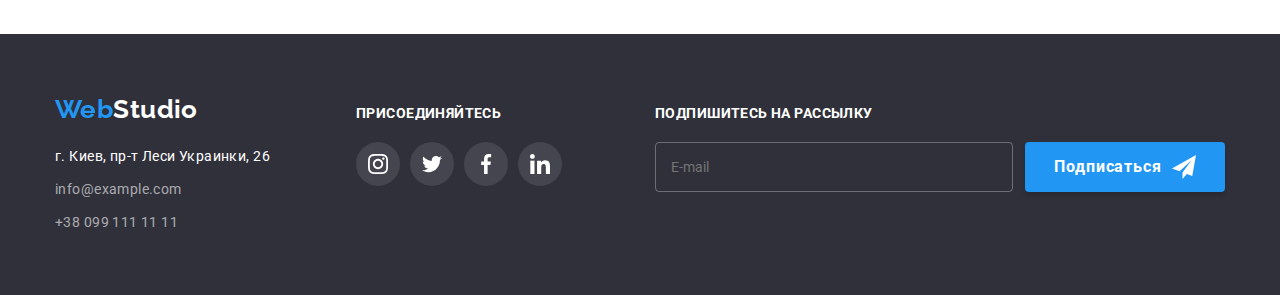
==== commit b03884dc: "correction" ====
--- a/portfolio.html
+++ b/portfolio.html
@@ -321,7 +321,7 @@
               placeholder="E-mail"
               class="footer-input"
             />
-            <button type="button" class="subscribe-btn">
+            <button type="submit" class="subscribe-btn">
               Подписаться
               <svg class="subscribe-icon" width="24" height="24">
                 <use href="./images/icons.svg#icon-send"></use>
--- a/css/styles.css
+++ b/css/styles.css
@@ -499,8 +499,7 @@
 
 .contact {
   display: flex;
-  /* align-items: baseline; */
-  align-items: center;
+  align-items: baseline;
 }
 
 .footer-contacts {
@@ -516,7 +515,7 @@
 }
 
 .social-network {
-  margin-right: 93px;
+  margin-right: auto;
 }
 
 .network-list {
@@ -564,6 +563,16 @@
   height: 50px;
   min-width: 358px;
   margin-right: 12px;
+  transition: color 250ms var(--timing-function),
+    background-color 250ms var(--timing-function);
+}
+
+.footer-input:focus,
+.footer-input:not(:placeholder-shown) {
+  color: var(--title-text-color);
+  font-size: 16px;
+  font-weight: 500;
+  background-color: var(--bgc-secondary);
 }
 
 .subscribe-btn {
@@ -789,7 +798,7 @@
 }
 
 .input-checkbox:focus + .label-checkbox .checkbox,
-.input-checkbox:hover + .label-checkbox .checkbox  {
+.input-checkbox:hover + .label-checkbox .checkbox {
   border-color: var(--accent-color);
 }
 
